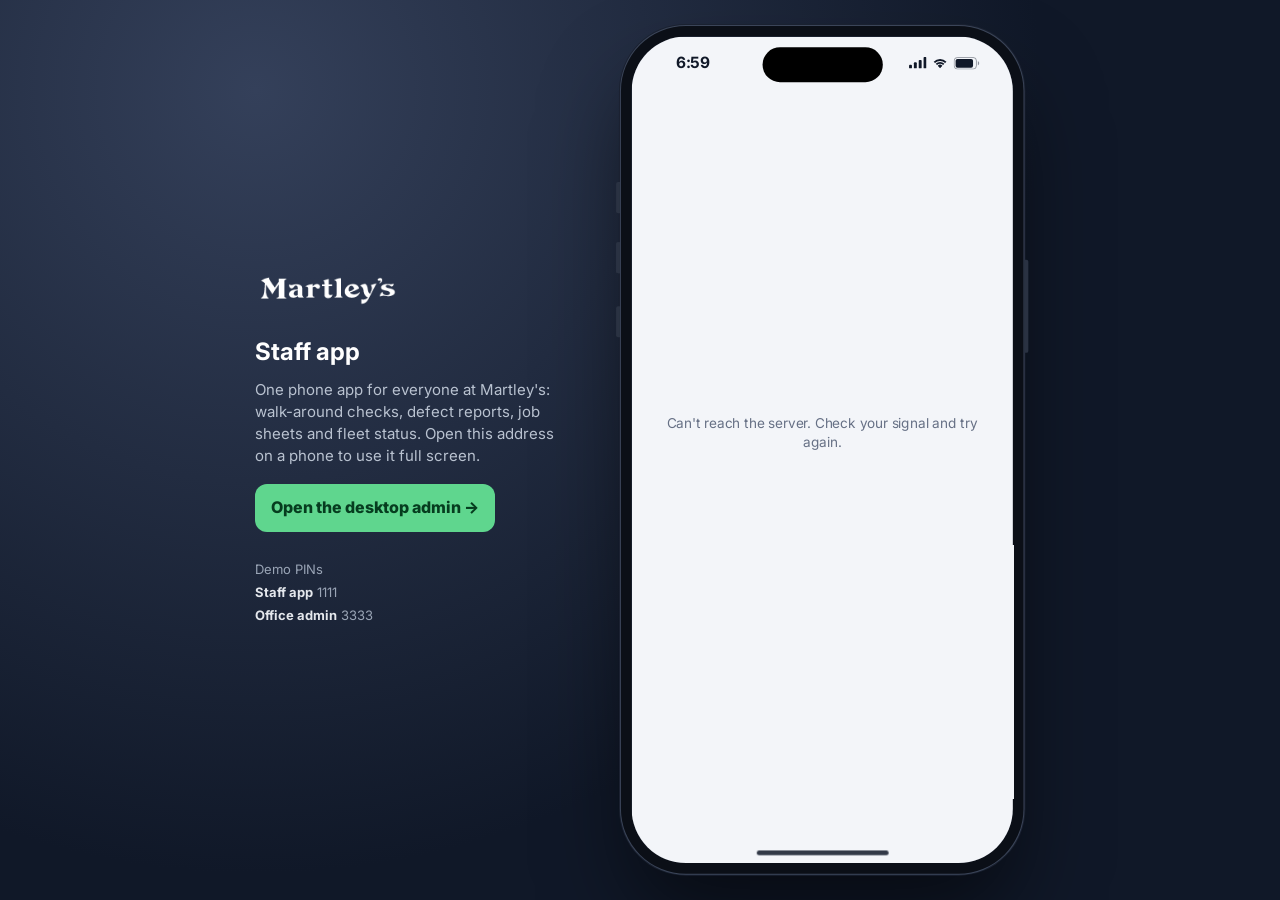
==== public/index.html @ dc27105b "Martley's staff app and workshop admin Phone staff app and desktop admin, served by a small standard" ====
<!doctype html>
<html lang="en-IE">
<head>
<meta charset="utf-8">
<meta name="viewport" content="width=device-width, initial-scale=1, viewport-fit=cover">
<meta name="theme-color" content="#1d2939">
<meta name="apple-mobile-web-app-capable" content="yes">
<meta name="apple-mobile-web-app-status-bar-style" content="black-translucent">
<title>Martley's Staff App</title>
<link rel="icon" href="icon.png">
<link rel="apple-touch-icon" href="icon.png">
<link rel="preconnect" href="https://fonts.googleapis.com">
<link rel="preconnect" href="https://fonts.gstatic.com" crossorigin>
<link href="https://fonts.googleapis.com/css2?family=Inter:wght@400;500;600;700;800&display=swap" rel="stylesheet">
<link rel="stylesheet" href="mobile.css">
</head>
<body>
<aside class="desk-note">
  <img src="logo.png" alt="Martley's">
  <h2>Staff app</h2>
  <p>One phone app for everyone at Martley's: walk-around checks, defect reports, job sheets and fleet status. Open this address on a phone to use it full screen.</p>
  <a href="/admin/">Open the desktop admin →</a>
  <div class="pins">Demo PINs<br><b>Staff app</b> 1111<br><b>Office admin</b> 3333</div>
</aside>
<div class="slot"><div class="phone">
  <div class="sbar" aria-hidden="true"><span id="sbtime">9:41</span><span class="island"></span>
    <span class="ics"><svg width="18" height="12" viewBox="0 0 18 12" fill="currentColor"><rect x="0" y="8" width="3" height="4" rx="1"/><rect x="5" y="5.5" width="3" height="6.5" rx="1"/><rect x="10" y="3" width="3" height="9" rx="1"/><rect x="15" y="0" width="3" height="12" rx="1"/></svg>
      <svg width="16" height="12" viewBox="0 0 16 12" fill="currentColor"><path d="M8 11.5 5.6 9a3.4 3.4 0 0 1 4.8 0zM3.5 6.9a6.4 6.4 0 0 1 9 0l-1.4 1.4a4.4 4.4 0 0 0-6.2 0zM1.4 4.8a9.4 9.4 0 0 1 13.2 0l-1.4 1.4a7.4 7.4 0 0 0-10.4 0z"/></svg>
      <svg width="27" height="13" viewBox="0 0 27 13" fill="none"><rect x=".5" y=".5" width="23" height="12" rx="3.5" stroke="currentColor" opacity=".4"/><rect x="2" y="2" width="18" height="9" rx="2" fill="currentColor"/><path d="M25 4.5v4c.8-.3 1.3-1.1 1.3-2s-.5-1.7-1.3-2z" fill="currentColor" opacity=".45"/></svg></span></div>
  <div id="app"></div>
  <div class="homebar" aria-hidden="true"></div>
  <div id="toast" hidden></div>
</div></div>
<script>
  // Desktop preview: scale the 393×852 phone to fit the window, and keep the status-bar clock live.
  (function () {
    function fit() { var s = Math.min(1, (window.innerHeight - 48) / 878); document.documentElement.style.setProperty("--s", Math.max(.55, s).toFixed(3)); }
    function clock() { var d = new Date(); document.getElementById("sbtime").textContent = d.getHours() + ":" + String(d.getMinutes()).padStart(2, "0"); }
    fit(); clock(); window.addEventListener("resize", fit); setInterval(clock, 20000);
  })();
</script>
<script src="store.js"></script>
<script src="shared.js"></script>
<script src="mobile.js"></script>
</body>
</html>
---- public/mobile.css ----
:root {
  --char: #1d2939; --char2: #344054; --char3: #475467; --deep: #101828; --ink: #101828; --muted: #667085; --faint: #98a2b3;
  --bg: #f3f5f9; --card: #fff; --line: #e4e7ec; --line2: #f0f2f5;
  --green: #5fd68e; --green-ink: #12804a; --green-bg: #e6f7ed;
  --red: #e5484d; --red-bg: #fff0f0; --amber: #b54708; --amber-bg: #fff6e5; --blue: #2e6ee6; --blue-bg: #eef4ff;
  --r: 16px; --shadow: 0 1px 2px rgba(16,24,40,.05), 0 4px 14px rgba(16,24,40,.05);
  --hero: linear-gradient(155deg, #1d2939 0%, #172b45 55%, #0f4a37 100%);
  --safe-b: env(safe-area-inset-bottom); --safe-t: env(safe-area-inset-top);
}
* { box-sizing: border-box; -webkit-tap-highlight-color: transparent; }
[hidden] { display: none !important; }
html { -webkit-text-size-adjust: 100%; }
body { margin: 0; background: var(--bg); color: var(--ink); font: 16px/1.45 Inter, system-ui, -apple-system, "Segoe UI", sans-serif; -webkit-font-smoothing: antialiased; }
a { color: inherit; text-decoration: none; }
button, input, select, textarea { font: inherit; color: inherit; }
h1, h2, h3, p { margin: 0; }
h1 { font-size: 26px; font-weight: 800; letter-spacing: -.02em; line-height: 1.15; }
h2 { font-size: 17px; font-weight: 700; }
h3 { font-size: 13px; font-weight: 800; text-transform: uppercase; letter-spacing: .06em; color: var(--muted); }
.muted { color: var(--muted); } .small { font-size: 14px; } .xs { font-size: 12px; }
.row { display: flex; align-items: center; gap: 10px; } .grow { flex: 1; min-width: 0; }
.ellipsis { overflow: hidden; text-overflow: ellipsis; white-space: nowrap; }
.stack > * + * { margin-top: 12px; }

/* ---------- phone frame on desktop ----------
   On a real phone .phone is just a wrapper. On a desktop browser it becomes a 393×852
   iPhone-shaped device (island, status bar, home bar, side buttons), scaled to fit the
   window by --s, which index.html sets from the window height. */
#app { min-height: 100vh; background: var(--bg); position: relative; }
.desk-note, .sbar, .homebar { display: none; }
@media (min-width: 760px) {
  :root { --safe-t: 50px; --safe-b: 22px; }
  body { background: radial-gradient(circle at 20% 10%, #34405a 0, #101828 60%); min-height: 100vh; display: flex; justify-content: center; align-items: center; gap: 64px; padding: 24px; overflow: hidden; }
  .slot { width: calc(393px * var(--s, 1) + 26px * var(--s, 1)); height: calc(852px * var(--s, 1) + 26px * var(--s, 1)); flex: none; position: relative; }
  .phone { position: absolute; top: 13px; left: 13px; width: 393px; height: 852px; border-radius: 56px; transform: scale(var(--s, 1)); transform-origin: -13px -13px;
    box-shadow: 0 0 0 11px #0b0f17, 0 0 0 12px #3b4559, 0 0 0 13px #1a2130, 0 50px 90px rgba(0,0,0,.55); }
  /* side buttons: action + volume on the left, power on the right */
  .phone::before { content: ""; position: absolute; left: -16px; top: 150px; width: 4px; height: 32px; border-radius: 2px 0 0 2px; background: #2a3242;
    box-shadow: 0 62px 0 0 #2a3242, 0 62px 0 0 #2a3242, 0 128px 0 0 #2a3242; }
  .phone::after { content: ""; position: absolute; right: -16px; top: 230px; width: 4px; height: 96px; border-radius: 0 2px 2px 0; background: #2a3242; }
  #app { width: 100%; height: 100%; min-height: 0; border-radius: 56px; overflow: hidden; transform: translateZ(0); }
  #app > .scr { height: 100%; min-height: 0; overflow-y: auto; scrollbar-width: none; }
  #app > .scr::-webkit-scrollbar { display: none; }
  .sbar { display: flex; position: absolute; top: 0; left: 0; right: 0; height: 50px; z-index: 80; align-items: center; justify-content: space-between; padding: 4px 34px 0 46px; pointer-events: none; color: #101828; font-weight: 700; font-size: 16px; letter-spacing: -.01em; transition: color .2s; }
  body[data-sb="light"] .sbar { color: #fff; }
  .sbar .island { position: absolute; left: 50%; top: 11px; width: 124px; height: 36px; margin-left: -62px; border-radius: 20px; background: #000; }
  .sbar .ics { display: flex; gap: 6px; align-items: center; }
  .homebar { display: block; position: absolute; bottom: 8px; left: 50%; width: 136px; height: 5px; margin-left: -68px; border-radius: 3px; background: #101828; z-index: 80; pointer-events: none; opacity: .85; }
  .phone #toast { top: 58px; }
  .desk-note { display: block; color: #e4e7ec; max-width: 300px; }
  .desk-note img { height: 34px; }
  .desk-note h2 { font-size: 24px; margin: 22px 0 10px; color: #fff; }
  .desk-note p { color: #b9c2d0; font-size: 15px; margin-bottom: 18px; }
  .desk-note a { display: inline-flex; align-items: center; gap: 8px; background: var(--green); color: #063d1f; font-weight: 800; padding: 12px 16px; border-radius: 12px; }
  .desk-note .pins { margin-top: 26px; font-size: 13px; color: #9aa5b6; line-height: 1.8; }
  .desk-note .pins b { color: #e4e7ec; }
}
@media (min-width: 760px) and (max-width: 1000px) { .desk-note { display: none; } }

/* ---------- screen chrome ---------- */
.scr { min-height: 100vh; display: flex; flex-direction: column; }
.scr > * { flex-shrink: 0; }
.bar { position: sticky; top: 0; z-index: 30; background: rgba(243,245,249,.92); backdrop-filter: blur(14px); -webkit-backdrop-filter: blur(14px); padding: calc(var(--safe-t) + 10px) 14px 10px; display: flex; align-items: center; gap: 10px; min-height: 58px; }
.bar.dark { background: var(--hero); color: #fff; }
.bar .ttl { font-weight: 800; font-size: 17px; flex: 1; text-align: center; overflow: hidden; text-overflow: ellipsis; white-space: nowrap; }
.bar .side { width: 42px; display: flex; justify-content: flex-end; }
.round { width: 40px; height: 40px; border-radius: 50%; border: 0; background: #fff; display: grid; place-items: center; cursor: pointer; box-shadow: var(--shadow); color: var(--ink); flex: none; }
.bar.dark .round { background: rgba(255,255,255,.12); color: #fff; box-shadow: none; }
.body { flex: 1; padding: 6px 16px calc(var(--safe-b) + 100px); }
.tabs { position: sticky; bottom: 0; z-index: 30; margin-top: auto; background: rgba(255,255,255,.96); backdrop-filter: blur(14px); -webkit-backdrop-filter: blur(14px); border-top: 1px solid var(--line); display: flex; padding: 6px 6px calc(var(--safe-b) + 8px); }
.tabs a { flex: 1; display: flex; flex-direction: column; align-items: center; gap: 3px; padding: 6px 2px; font-size: 11px; font-weight: 700; color: var(--faint); position: relative; border-radius: 12px; }
.tabs a.on { color: var(--char); }
.tabs a.on .ti { background: var(--green-bg); color: var(--green-ink); }
.tabs .ti { width: 46px; height: 30px; border-radius: 15px; display: grid; place-items: center; transition: background .15s; }
.tabs .badge { position: absolute; top: 2px; left: calc(50% + 8px); }
.badge { background: var(--red); color: #fff; font-size: 10px; font-weight: 800; min-width: 18px; height: 18px; border-radius: 9px; display: inline-grid; place-items: center; padding: 0 5px; border: 2px solid #fff; }

/* ---------- hero header ---------- */
.hero { background: var(--hero); color: #fff; padding: calc(var(--safe-t) + 18px) 18px 64px; position: relative; overflow: hidden; }
.hero::after { content: ""; position: absolute; right: -60px; top: -50px; width: 200px; height: 200px; border-radius: 50%; background: radial-gradient(circle, rgba(95,214,142,.28), transparent 70%); }
.hero .top { display: flex; align-items: center; justify-content: space-between; position: relative; z-index: 1; }
.hero .top img { height: 24px; }
.hero h1 { margin-top: 26px; font-size: 28px; position: relative; z-index: 1; }
.hero p { color: #c3cbd8; margin-top: 6px; font-size: 15px; position: relative; z-index: 1; }
.lift { margin-top: -44px; position: relative; z-index: 2; }
.av { width: 38px; height: 38px; border-radius: 50%; background: var(--green); color: var(--char); display: grid; place-items: center; font-weight: 800; font-size: 13px; flex: none; border: 0; cursor: pointer; }
.av.mech { background: #fedf89; } .av.adm { background: #c7d7fe; }
.av.lg { width: 64px; height: 64px; font-size: 22px; }

/* ---------- cards & lists ---------- */
.card { background: var(--card); border-radius: var(--r); box-shadow: var(--shadow); }
.card.pad { padding: 16px; }
.sec { margin: 22px 2px 10px; display: flex; align-items: center; gap: 8px; }
.sec a { margin-left: auto; font-size: 14px; font-weight: 700; color: var(--green-ink); text-transform: none; letter-spacing: 0; }
.list > * + * { border-top: 1px solid var(--line2); }
.li { display: flex; align-items: center; gap: 12px; padding: 13px 14px; cursor: pointer; }
.li .t { font-weight: 700; font-size: 15px; }
.li .m { font-size: 13px; color: var(--muted); }
.chev { color: var(--faint); flex: none; display: grid; }
.fleetno { font-weight: 800; background: var(--char); color: #fff; border-radius: 9px; padding: 6px 0; font-size: 13px; flex: none; width: 48px; text-align: center; letter-spacing: .02em; }
.fleetno.lg { width: 60px; padding: 10px 0; font-size: 16px; border-radius: 12px; }
.reg { font-weight: 800; font-size: 12px; background: #fff; border: 1.5px solid #cfd4dc; border-radius: 5px; padding: 1px 6px; letter-spacing: .04em; white-space: nowrap; }
.empty { padding: 28px 16px; text-align: center; color: var(--muted); font-size: 14px; }
.pill { display: inline-flex; align-items: center; gap: 5px; font-size: 12px; font-weight: 800; padding: 4px 10px; border-radius: 99px; background: var(--line2); color: var(--char2); white-space: nowrap; }
.pill.red { background: var(--red-bg); color: var(--red); } .pill.amber { background: var(--amber-bg); color: var(--amber); }
.pill.green { background: var(--green-bg); color: var(--green-ink); } .pill.blue { background: var(--blue-bg); color: var(--blue); } .pill.dark { background: var(--char); color: #fff; }
.notice { border-radius: 14px; padding: 13px 14px; font-size: 14px; display: flex; gap: 10px; align-items: flex-start; }
.notice svg { flex: none; margin-top: 1px; }
.notice.red { background: var(--red-bg); color: #b42318; } .notice.amber { background: var(--amber-bg); color: #7a2e0e; } .notice.green { background: var(--green-bg); color: #0b5a32; } .notice.blue { background: var(--blue-bg); color: #1e3a8a; }

/* ---------- buttons & fields ---------- */
.btn { display: inline-flex; align-items: center; justify-content: center; gap: 8px; border: 0; background: #fff; border-radius: 14px; padding: 13px 16px; font-weight: 800; font-size: 15px; cursor: pointer; box-shadow: var(--shadow); white-space: nowrap; }
.btn.pri { background: linear-gradient(180deg, #2a3a50, #1d2939); color: #fff; }
.btn.go { background: linear-gradient(180deg, #6fe09c, #4ccb7e); color: #063d1f; box-shadow: 0 6px 18px rgba(18,128,74,.22); }
.btn.danger { background: var(--red); color: #fff; }
.btn.soft { background: var(--line2); box-shadow: none; }
.btn.block { width: 100%; }
.btn.lg { padding: 17px 18px; font-size: 16px; border-radius: 16px; }
.btn.sm { padding: 8px 12px; font-size: 13px; border-radius: 10px; }
.btn:disabled { opacity: .4; cursor: not-allowed; box-shadow: none; }
label.f { display: block; font-size: 13px; font-weight: 800; color: var(--char2); margin-bottom: 7px; }
.in { width: 100%; border: 1.5px solid transparent; background: var(--line2); border-radius: 12px; padding: 13px 14px; font-size: 16px; }
.card .in { background: #f5f7fa; }
textarea.in { min-height: 92px; resize: vertical; }
.in:focus { outline: 0; border-color: var(--green-ink); background: #fff; }
.in::placeholder { color: var(--faint); }
.search { display: flex; align-items: center; gap: 8px; background: #fff; border-radius: 14px; padding: 0 14px; box-shadow: var(--shadow); color: var(--faint); }
.search input { border: 0; outline: 0; background: none; padding: 14px 0; flex: 1; font-size: 16px; color: var(--ink); }
.chips { display: flex; gap: 8px; overflow-x: auto; scrollbar-width: none; padding: 2px; margin: 0 -2px; }
.chips::-webkit-scrollbar { display: none; }
.chip { border: 0; background: #fff; border-radius: 99px; padding: 8px 14px; font-weight: 700; font-size: 13px; cursor: pointer; white-space: nowrap; color: var(--char2); box-shadow: var(--shadow); }
.chip.on { background: var(--char); color: #fff; }
.chip .c { opacity: .6; margin-left: 5px; }
.radio { display: flex; align-items: center; gap: 12px; padding: 14px; border-radius: 14px; background: #f5f7fa; cursor: pointer; border: 1.5px solid transparent; font-weight: 700; }
.radio + .radio { margin-top: 8px; }
.radio .o { width: 22px; height: 22px; border-radius: 50%; border: 2px solid #c8ced8; flex: none; display: grid; place-items: center; }
.radio.on { border-color: var(--green-ink); background: var(--green-bg); }
.radio.on .o { border-color: var(--green-ink); background: var(--green-ink); box-shadow: inset 0 0 0 4px var(--green-bg); }
.radio .d { font-weight: 500; font-size: 13px; color: var(--muted); }
.toggle { display: flex; align-items: center; gap: 12px; cursor: pointer; }
.toggle .sw { width: 50px; height: 30px; border-radius: 15px; background: #d0d5dd; position: relative; flex: none; transition: background .2s; }
.toggle .sw::after { content: ""; position: absolute; top: 3px; left: 3px; width: 24px; height: 24px; border-radius: 50%; background: #fff; box-shadow: 0 1px 3px rgba(0,0,0,.25); transition: transform .2s; }
.toggle.on .sw { background: var(--green-ink); }
.toggle.on .sw::after { transform: translateX(20px); }

/* ---------- login ---------- */
.login { min-height: 100%; background: var(--hero); color: #fff; display: flex; flex-direction: column; }
.login .hero { padding-bottom: 36px; }
.login .sheet { background: var(--bg); color: var(--ink); flex: 1; border-radius: 26px 26px 0 0; padding: 22px 16px calc(var(--safe-b) + 28px); margin-top: -14px; position: relative; z-index: 2; }
.people { display: grid; grid-template-columns: 1fr 1fr; gap: 10px; }
.person { display: flex; align-items: center; gap: 10px; background: #fff; border: 0; border-radius: 14px; padding: 11px; cursor: pointer; text-align: left; font-weight: 700; font-size: 14px; box-shadow: var(--shadow); }
.pinpad { display: grid; grid-template-columns: repeat(3, 1fr); gap: 12px; max-width: 290px; margin: 22px auto 0; }
.pinpad button { height: 64px; border-radius: 50%; border: 0; background: #fff; font-size: 26px; font-weight: 700; cursor: pointer; box-shadow: var(--shadow); width: 64px; justify-self: center; }
.pinpad button:active { background: var(--line); }
.pinpad .del { background: none; box-shadow: none; font-size: 20px; }
.pindots { display: flex; gap: 16px; justify-content: center; margin-top: 18px; }
.pindots i { width: 14px; height: 14px; border-radius: 50%; border: 2px solid var(--char3); }
.pindots i.f { background: var(--char); border-color: var(--char); }
.shake { animation: shake .35s; }
@keyframes shake { 20%, 60% { transform: translateX(-8px); } 40%, 80% { transform: translateX(8px); } }

/* ---------- home tiles ---------- */
.start { display: block; background: #fff; border-radius: 20px; padding: 18px; box-shadow: 0 10px 30px rgba(16,24,40,.12); }
.start .ic { width: 52px; height: 52px; border-radius: 16px; background: linear-gradient(140deg, #7fe3a6, #34c776); color: #063d1f; display: grid; place-items: center; }
.start h2 { font-size: 20px; margin-top: 14px; }
.start p { color: var(--muted); font-size: 14px; margin: 4px 0 16px; }

.hchips { display: flex; gap: 8px; margin-top: 14px; position: relative; z-index: 1; flex-wrap: wrap; }
.hchips a { display: inline-flex; align-items: center; gap: 7px; background: rgba(255,255,255,.1); border: 1px solid rgba(255,255,255,.14); color: #e4e9f1; font-size: 12px; font-weight: 700; padding: 6px 11px; border-radius: 99px; }
.dot { width: 8px; height: 8px; border-radius: 50%; display: inline-block; background: var(--faint); flex: none; }
.dot.red { background: #ff6b6b; } .dot.green { background: #5fd68e; } .dot.blue { background: #7aa7ff; }
.qgrid { display: grid; grid-template-columns: 1fr 1fr; gap: 10px; }
.qa { position: relative; background: #fff; border-radius: 18px; padding: 14px; box-shadow: var(--shadow); display: flex; flex-direction: column; gap: 2px; min-height: 118px; transition: transform .1s; }
.qa:active { transform: scale(.97); }
.qa .qi { width: 44px; height: 44px; border-radius: 14px; display: grid; place-items: center; color: #fff; margin-bottom: auto; box-shadow: 0 6px 14px rgba(16,24,40,.12); }
.qa b { font-size: 15px; margin-top: 12px; }
.qa > span:last-child { font-size: 12px; color: var(--muted); font-weight: 600; }
.qa .qb { position: absolute; top: 12px; right: 12px; background: var(--red); color: #fff; font-size: 11px; font-weight: 800; min-width: 22px; height: 22px; border-radius: 11px; display: grid; place-items: center; padding: 0 6px; }
.qa.green .qi { background: linear-gradient(140deg, #5fd68e, #12804a); }
.qa.red .qi { background: linear-gradient(140deg, #ff8a80, #d92d20); }
.qa.blue .qi { background: linear-gradient(140deg, #7aa7ff, #2e6ee6); }
.qa.amber .qi { background: linear-gradient(140deg, #fdb022, #dc6803); }
.qa.slate .qi { background: linear-gradient(140deg, #667085, #1d2939); }
.qa.teal .qi { background: linear-gradient(140deg, #5ed3d1, #0e7c86); }
.start.oncl { background: linear-gradient(160deg, #ffffff, #effaf3); border: 1.5px solid #bdebcf; }
.bigtime { font-size: 40px; font-weight: 800; letter-spacing: -.02em; font-variant-numeric: tabular-nums; margin: 4px 0 14px; color: var(--green-ink); }
.ministats { display: grid; grid-template-columns: repeat(3, 1fr); gap: 8px; margin: 12px 0 16px; }
.ministats div { background: #f5f7fa; border-radius: 12px; padding: 10px; }
.ministats b { display: block; font-size: 22px; font-weight: 800; }
.ministats span { font-size: 11px; color: var(--muted); font-weight: 700; }
.tiles2 { display: grid; grid-template-columns: 1fr 1fr; gap: 10px; margin-top: 12px; }
.tiles2 .l { font-size: 12px; color: var(--muted); font-weight: 700; }
.tiles2 .n { font-size: 26px; font-weight: 800; margin-top: 4px; }

/* ---------- walk-around check ---------- */
.prog { display: flex; align-items: center; gap: 10px; margin: 4px 2px 14px; }
.prog .track { flex: 1; height: 8px; background: var(--line); border-radius: 4px; overflow: hidden; }
.prog .track i { display: block; height: 100%; background: var(--green-ink); border-radius: 4px; transition: width .25s; }
.prog b { font-size: 13px; min-width: 44px; text-align: right; }
.vcard { display: flex; align-items: center; gap: 12px; }
.secthead { display: flex; align-items: center; gap: 10px; margin: 6px 2px 12px; }
.secthead .n { font-size: 12px; font-weight: 800; color: var(--muted); }
.allok { border: 0; background: var(--green-bg); color: var(--green-ink); font-weight: 800; font-size: 13px; border-radius: 99px; padding: 8px 12px; display: inline-flex; gap: 6px; align-items: center; cursor: pointer; margin-left: auto; flex: none; }
.item { padding: 14px; }
.item + .item { border-top: 1px solid var(--line2); }
.item .q { display: flex; gap: 12px; align-items: center; }
.item .lbl { font-size: 15px; font-weight: 600; line-height: 1.35; }
.item.done .lbl { color: var(--muted); }
.item .tag { font-size: 11px; font-weight: 800; color: var(--faint); text-transform: uppercase; letter-spacing: .04em; }
.tri { display: flex; gap: 6px; flex: none; }
.tri button { width: 44px; height: 44px; border-radius: 12px; border: 0; background: var(--line2); cursor: pointer; display: grid; place-items: center; color: var(--faint); font-weight: 800; font-size: 11px; transition: transform .1s; }
.tri button:active { transform: scale(.92); }
.tri .ok.on { background: var(--green-ink); color: #fff; }
.tri .def.on { background: var(--red); color: #fff; }
.tri .na.on { background: var(--char3); color: #fff; }
.defbox { margin-top: 12px; background: var(--red-bg); border-radius: 14px; padding: 12px; }
.defbox textarea { background: #fff !important; min-height: 70px; }
.sev { display: grid; grid-template-columns: 1fr 1fr; gap: 8px; margin-top: 10px; }
.sev button { border: 2px solid transparent; background: #fff; border-radius: 12px; padding: 10px; text-align: left; cursor: pointer; font-size: 12px; color: var(--muted); }
.sev button b { display: block; font-size: 14px; color: var(--ink); }
.sev .minor.on { border-color: var(--amber); background: var(--amber-bg); }
.sev .major.on { border-color: var(--red); background: var(--red); color: #fde; }
.sev .major.on b { color: #fff; }
.photos { display: grid; grid-template-columns: repeat(auto-fill, minmax(72px, 1fr)); gap: 8px; margin-top: 10px; }
.photos .ph-i { position: relative; aspect-ratio: 1; }
.photos img { width: 100%; height: 100%; object-fit: cover; border-radius: 10px; cursor: zoom-in; display: block; }
.photos .rm { position: absolute; top: -6px; right: -6px; width: 22px; height: 22px; border-radius: 50%; background: var(--ink); color: #fff; border: 2px solid #fff; display: grid; place-items: center; cursor: pointer; padding: 0; }
.addph { aspect-ratio: 1; border: 2px dashed #d0d5dd; border-radius: 10px; display: grid; place-items: center; color: var(--faint); cursor: pointer; background: #fff; }
.addph input, .pickbtn input { display: none; }
.pickrow { display: grid; grid-template-columns: 1fr 1fr; gap: 8px; }
.pickbtn { display: flex; align-items: center; justify-content: center; gap: 8px; background: var(--line2); border-radius: 12px; padding: 12px; font-weight: 800; font-size: 14px; cursor: pointer; }
.dock { position: sticky; bottom: 0; z-index: 25; padding: 14px 16px calc(var(--safe-b) + 14px); background: linear-gradient(rgba(243,245,249,0), var(--bg) 28%); display: flex; gap: 10px; margin-top: auto; }
.result { border-radius: 22px; padding: 26px 20px; color: #fff; text-align: center; }
.result.ok { background: linear-gradient(160deg, #1db467, #12804a); }
.result.warn { background: linear-gradient(160deg, #f79009, #b54708); }
.result.bad { background: linear-gradient(160deg, #f0585d, #d92d20); }
.result .ic { width: 72px; height: 72px; border-radius: 50%; background: rgba(255,255,255,.2); display: grid; place-items: center; margin: 0 auto 14px; }
.result .big { font-size: 22px; font-weight: 800; }
.result p { opacity: .9; margin-top: 6px; font-size: 15px; }
.sigwrap { position: relative; border-radius: 14px; background: #f5f7fa; touch-action: none; border: 1.5px dashed #cfd4dc; }
.sigwrap canvas { display: block; width: 100%; height: 170px; border-radius: 14px; }
.sigwrap .ph { position: absolute; inset: 0; display: grid; place-items: center; color: var(--faint); pointer-events: none; font-size: 15px; }
.sigwrap .clr { position: absolute; right: 8px; top: 8px; }
.sigimg { width: 220px; height: 74px; object-fit: contain; }
.kv { display: grid; grid-template-columns: 1fr 1fr; gap: 12px 14px; }
.kv span { display: block; font-size: 12px; color: var(--muted); font-weight: 700; }
.kv b { font-size: 15px; }
.tick { display: flex; gap: 10px; align-items: flex-start; padding: 7px 0; font-size: 14px; }
.tick svg { flex: none; margin-top: 1px; }

/* ---------- job sheets ---------- */
.jc { background: #fff; border-radius: 18px; box-shadow: var(--shadow); padding: 16px; display: block; }
.jc + .jc { margin-top: 12px; }
.jc .no { font-size: 19px; font-weight: 800; letter-spacing: -.01em; }
.jc .type { background: var(--char); color: #fff; font-size: 11px; font-weight: 800; padding: 4px 9px; border-radius: 7px; text-transform: uppercase; letter-spacing: .05em; }
.jc .ttl { font-weight: 700; margin-top: 10px; }
.jc .meta { display: grid; grid-template-columns: 1fr 1fr; gap: 10px; margin-top: 12px; padding-top: 12px; border-top: 1px solid var(--line2); }
.jc .meta span { display: block; font-size: 11px; font-weight: 800; color: var(--muted); text-transform: uppercase; letter-spacing: .05em; }
.jc .meta b { font-size: 14px; }
.totals { background: #f5f7fa; border-radius: 12px; padding: 10px 12px; margin-top: 12px; font-size: 14px; }
.totals > div { display: flex; justify-content: space-between; padding: 3px 0; }
.totals .g { border-top: 1px solid var(--line); margin-top: 4px; padding-top: 7px; font-weight: 800; font-size: 16px; }
.totals .v { font-weight: 700; font-variant-numeric: tabular-nums; }
.worknote { background: #fffaeb; border-left: 4px solid #fdb022; border-radius: 10px; padding: 10px 12px; margin-top: 10px; font-size: 14px; }
.worknote span { display: block; font-size: 11px; font-weight: 800; color: #b54708; text-transform: uppercase; letter-spacing: .05em; }
.jc .foot { display: flex; align-items: center; gap: 12px; margin-top: 12px; font-size: 13px; color: var(--muted); }
.seg4 { display: grid; grid-template-columns: repeat(4, 1fr); background: #e7eaf0; border-radius: 16px; padding: 4px; gap: 2px; margin-bottom: 14px; position: sticky; top: calc(var(--safe-t) + 62px); z-index: 20; }
.seg4 button { border: 0; background: none; border-radius: 12px; padding: 8px 2px; display: flex; flex-direction: column; align-items: center; gap: 3px; font-size: 12px; font-weight: 700; color: var(--muted); cursor: pointer; }
.seg4 button.on { background: #fff; color: var(--ink); box-shadow: var(--shadow); }
.seg4 .done svg { color: var(--green-ink); }
.timer { font-variant-numeric: tabular-nums; font-weight: 800; }
.clockcard { background: var(--hero); color: #fff; border-radius: 18px; padding: 18px; text-align: center; }
.clockcard .big { font-size: 40px; font-weight: 800; letter-spacing: -.02em; font-variant-numeric: tabular-nums; margin: 4px 0 14px; }
.clockcard .l { color: #b9c2d0; font-size: 13px; font-weight: 600; }
.timein { display: grid; grid-template-columns: 1fr 1fr auto; gap: 8px; align-items: end; }
.partrow { display: flex; gap: 12px; align-items: center; padding: 12px 14px; }
.partrow + .partrow { border-top: 1px solid var(--line2); }
.partrow .q { width: 34px; height: 34px; border-radius: 10px; background: var(--line2); display: grid; place-items: center; font-weight: 800; font-size: 13px; flex: none; }

/* ---------- sheets / overlays ---------- */
.overlay { position: fixed; inset: 0; background: rgba(16,24,40,.45); z-index: 60; display: flex; align-items: flex-end; justify-content: center; animation: fade .15s; }
@media (min-width: 760px) { .overlay { position: absolute; } }
.sheet2 { background: var(--bg); width: 100%; max-width: 520px; border-radius: 24px 24px 0 0; padding: 10px 16px calc(var(--safe-b) + 18px); max-height: 92%; overflow-y: auto; animation: up .2s ease-out; }
.sheet2 .grab { width: 40px; height: 5px; border-radius: 3px; background: #cfd4dc; margin: 0 auto 14px; }
@keyframes up { from { transform: translateY(40px); opacity: 0; } }
@keyframes fade { from { opacity: 0; } }
#toast { position: fixed; left: 50%; top: calc(var(--safe-t) + 14px); transform: translateX(-50%); background: var(--ink); color: #fff; padding: 12px 16px; border-radius: 14px; font-weight: 700; font-size: 14px; z-index: 90; box-shadow: 0 8px 24px rgba(0,0,0,.25); max-width: calc(100% - 32px); text-align: center; }
.lightbox { position: fixed; inset: 0; background: rgba(0,0,0,.88); z-index: 95; display: grid; place-items: center; padding: 20px; cursor: zoom-out; }
.lightbox img { max-width: 100%; max-height: 100%; border-radius: 10px; }
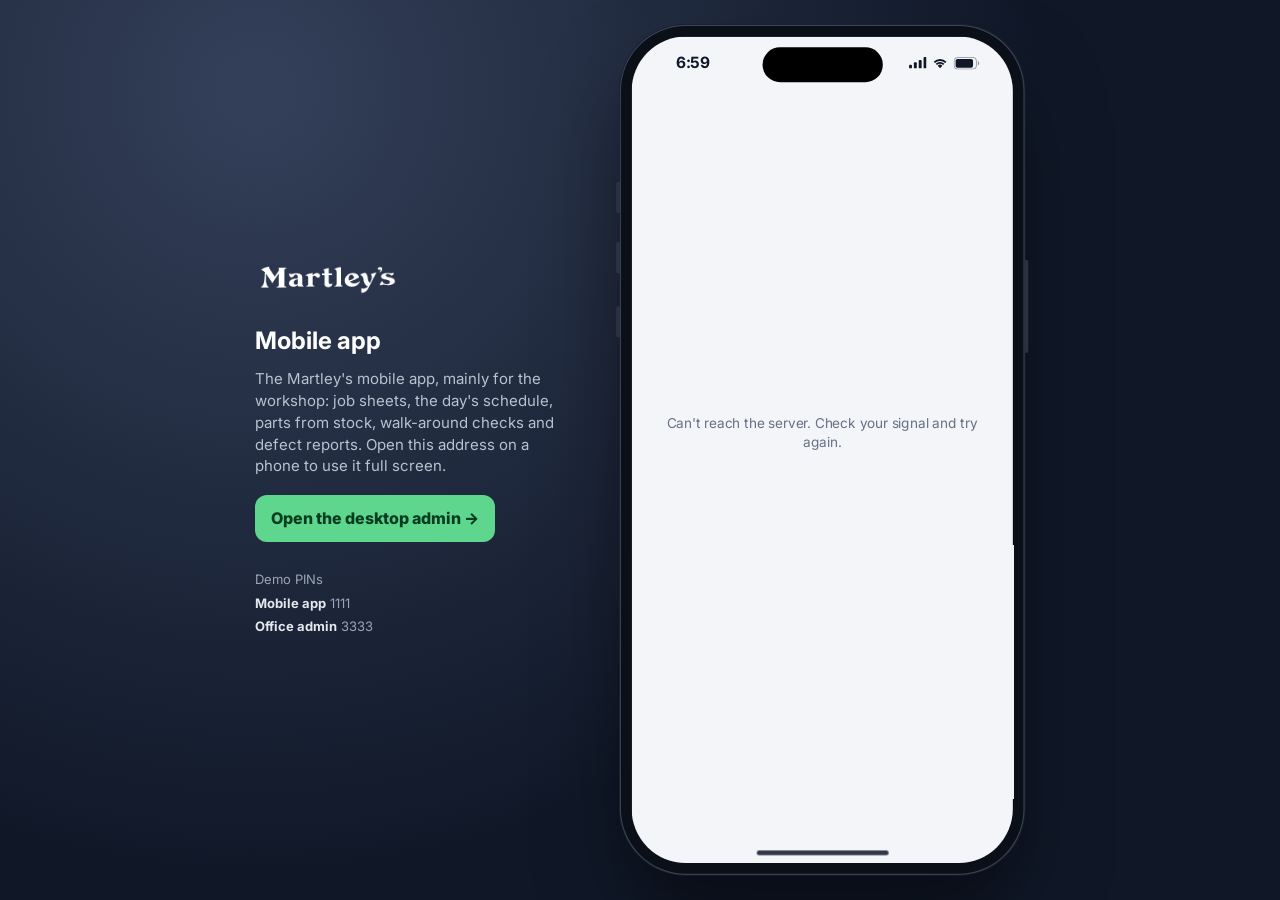
==== commit a536137a: "Call it the mobile app, aimed at the workshop Admin sidebar link now reads 'Open mobile app'; admin " ====
--- a/public/index.html
+++ b/public/index.html
@@ -6,7 +6,7 @@
 <meta name="theme-color" content="#1d2939">
 <meta name="apple-mobile-web-app-capable" content="yes">
 <meta name="apple-mobile-web-app-status-bar-style" content="black-translucent">
-<title>Martley's Staff App</title>
+<title>Martley's Mobile App</title>
 <link rel="icon" href="icon.png">
 <link rel="apple-touch-icon" href="icon.png">
 <link rel="preconnect" href="https://fonts.googleapis.com">
@@ -17,10 +17,10 @@
 <body>
 <aside class="desk-note">
   <img src="logo.png" alt="Martley's">
-  <h2>Staff app</h2>
-  <p>One phone app for everyone at Martley's: walk-around checks, defect reports, job sheets and fleet status. Open this address on a phone to use it full screen.</p>
+  <h2>Mobile app</h2>
+  <p>The Martley's mobile app, mainly for the workshop: job sheets, the day's schedule, parts from stock, walk-around checks and defect reports. Open this address on a phone to use it full screen.</p>
   <a href="/admin/">Open the desktop admin →</a>
-  <div class="pins">Demo PINs<br><b>Staff app</b> 1111<br><b>Office admin</b> 3333</div>
+  <div class="pins">Demo PINs<br><b>Mobile app</b> 1111<br><b>Office admin</b> 3333</div>
 </aside>
 <div class="slot"><div class="phone">
   <div class="sbar" aria-hidden="true"><span id="sbtime">9:41</span><span class="island"></span>
--- a/public/mobile.css
+++ b/public/mobile.css
@@ -287,3 +287,166 @@
 #toast { position: fixed; left: 50%; top: calc(var(--safe-t) + 14px); transform: translateX(-50%); background: var(--ink); color: #fff; padding: 12px 16px; border-radius: 14px; font-weight: 700; font-size: 14px; z-index: 90; box-shadow: 0 8px 24px rgba(0,0,0,.25); max-width: calc(100% - 32px); text-align: center; }
 .lightbox { position: fixed; inset: 0; background: rgba(0,0,0,.88); z-index: 95; display: grid; place-items: center; padding: 20px; cursor: zoom-out; }
 .lightbox img { max-width: 100%; max-height: 100%; border-radius: 10px; }
+
+/* =========================================================================
+   Standard wireframe layout (Martley's navy in place of the template red):
+   brand header + Quick Access cards, white sub-page bar with round brand back
+   button, Checklist / Home / Profile tabs, one-page checklist table.
+   ========================================================================= */
+:root { --brand: #1d2939; --brand2: #2c3d57; --brand-bg: #eef1f6; --navy: #111c2b; --go: #16a34a; }
+body[data-sb="light"] .sbar { color: #fff; }
+
+/* sub-page bar: brand status-bar strip, white bar, round brand back button, hairline */
+.bar { background: #fff; backdrop-filter: none; -webkit-backdrop-filter: none; border-bottom: 1px solid var(--line); box-shadow: inset 0 var(--safe-t) 0 var(--brand); padding: calc(var(--safe-t) + 12px) 14px 12px; }
+.bar .ttl { font-size: 17px; }
+.bar .round { background: var(--brand); color: #fff; box-shadow: none; width: 38px; height: 38px; }
+.bar .hist { width: 38px; height: 38px; border-radius: 50%; display: grid; place-items: center; color: var(--brand); background: var(--brand-bg); }
+.body { padding-top: 16px; }
+
+/* bottom tabs: Checklist / Home / Profile */
+.tabs { background: #fff; border-top: 1px solid var(--line); padding: 8px 6px calc(var(--safe-b) + 10px); }
+.tabs a { font-size: 12px; color: var(--faint); gap: 2px; }
+.tabs .ti { width: auto; height: 28px; }
+.tabs a.on { color: var(--brand); }
+.tabs a.on .ti { background: none; color: var(--brand); }
+
+/* login */
+.login2 { min-height: 100%; flex: 1; background: var(--navy); color: #fff; padding: calc(var(--safe-t) + 70px) 26px calc(var(--safe-b) + 30px); display: flex; flex-direction: column; }
+.logoc { width: 210px; height: 210px; border-radius: 50%; background: #fff; margin: 0 auto 60px; display: grid; place-items: center; box-shadow: 0 10px 40px rgba(0,0,0,.35); }
+.logoc img { width: 150px; filter: invert(1) hue-rotate(180deg); }
+.lpanel { background: #2b3647; border: 1px solid #3a4658; border-radius: 12px; padding: 22px; display: flex; flex-direction: column; gap: 16px; }
+.lin { width: 100%; border: 0; border-radius: 10px; background: #5f6878; color: #fff; padding: 14px 16px; font-size: 15px; -webkit-appearance: none; appearance: none; }
+.lin::placeholder { color: #d6dbe3; }
+.lin:focus { outline: 2px solid var(--green); }
+select.lin { color: #e8ecf2; background-image: linear-gradient(45deg, transparent 50%, #d6dbe3 50%), linear-gradient(135deg, #d6dbe3 50%, transparent 50%); background-position: calc(100% - 20px) 50%, calc(100% - 15px) 50%; background-size: 5px 5px; background-repeat: no-repeat; }
+select.lin option { color: var(--ink); background: #fff; }
+.lbtn { margin-top: 26px; border: 0; border-radius: 10px; background: var(--green); color: #063d1f; font-size: 17px; font-weight: 700; padding: 15px; cursor: pointer; }
+.lbtn:active { transform: scale(.98); }
+.lerr { color: #ff8a8f; text-align: center; font-size: 14px; font-weight: 600; min-height: 22px; margin-top: 10px; }
+.lhint { color: #8b97aa; font-size: 12px; text-align: center; margin-top: auto; padding-top: 20px; }
+.lhint a { color: #c7d0dd; text-decoration: underline; }
+
+/* home header */
+.hhead { background: var(--brand); color: #fff; padding: calc(var(--safe-t) + 18px) 16px 18px; }
+.hav { width: 48px; height: 48px; border-radius: 50%; background: #fff; color: var(--brand); display: grid; place-items: center; font-weight: 800; font-size: 16px; flex: none; }
+.hhead h1 { font-size: 20px; font-weight: 800; letter-spacing: -.01em; }
+.htime { font-size: 13px; color: #cfd6e2; display: flex; align-items: center; gap: 6px; margin-top: 2px; font-weight: 600; }
+.hic { width: 40px; height: 40px; border-radius: 50%; border: 0; background: rgba(255,255,255,.14); color: #fff; display: grid; place-items: center; position: relative; flex: none; cursor: pointer; }
+.hdot { position: absolute; top: -3px; right: -3px; background: var(--red); color: #fff; font-size: 10px; font-weight: 800; min-width: 18px; height: 18px; border-radius: 9px; display: grid; place-items: center; border: 2px solid var(--brand); }
+.hbtns { display: grid; grid-template-columns: 1fr 1fr; gap: 10px; margin-top: 16px; }
+.hbtns button { border: 0; border-radius: 10px; padding: 14px; font-weight: 700; font-size: 16px; display: flex; align-items: center; justify-content: center; gap: 8px; cursor: pointer; color: #fff; }
+.hin { background: var(--go); } .hout { background: #0b1220; } .hsw { background: rgba(255,255,255,.16); }
+.home2 { padding-top: 18px; }
+.qah { font-size: 17px; font-weight: 800; margin: 0 2px 12px; }
+.qa2 { display: flex; align-items: center; gap: 14px; background: var(--brand); color: #fff; border-radius: 12px; padding: 14px; min-height: 74px; position: relative; }
+.qa2 + .qa2 { margin-top: 10px; }
+.qa2:active { transform: scale(.985); }
+.qa2 .qi { width: 46px; height: 46px; border-radius: 10px; background: rgba(255,255,255,.14); display: grid; place-items: center; flex: none; }
+.qa2 b { display: block; font-size: 17px; font-weight: 700; }
+.qa2 .grow > span { display: block; font-size: 13px; color: #cfd6e2; margin-top: 1px; overflow: hidden; text-overflow: ellipsis; white-space: nowrap; }
+.qa2 .qc { color: #cfd6e2; display: grid; }
+.qa2 .badge { border-color: var(--brand); }
+.qa2.locked { background: #9aa0a8; }
+.qa2.locked .qi { background: rgba(255,255,255,.18); }
+.qa2.locked .grow > span { color: #eef0f3; }
+.lockpill { background: #1b1f26; color: #fff; font-size: 13px; font-weight: 700; padding: 9px 12px; border-radius: 99px; display: inline-flex; align-items: center; gap: 6px; white-space: nowrap; flex: none; }
+.appver { text-align: center; color: var(--muted); font-size: 13px; font-weight: 600; margin-top: 14px; }
+.oncl2 { background: #fff; border-radius: 12px; padding: 14px; border: 1.5px solid #a6e9c1; margin-bottom: 18px; }
+.oncl2 .bigt { font-weight: 800; font-variant-numeric: tabular-nums; color: var(--green-ink); }
+.btn.brand { background: var(--brand); color: #fff; }
+.btn.dark { background: #0b1220; color: #fff; }
+
+/* lists: search, pills, submission cards */
+.search { border-radius: 12px; border: 1px solid var(--line); box-shadow: none; }
+.pills { display: flex; gap: 8px; overflow-x: auto; scrollbar-width: none; }
+.pills::-webkit-scrollbar { display: none; }
+.pl { border: 1.5px solid var(--line); background: #fff; border-radius: 99px; padding: 7px 14px; font-weight: 700; font-size: 14px; white-space: nowrap; display: inline-flex; align-items: center; gap: 5px; cursor: pointer; color: var(--ink); }
+.pl span { opacity: .55; font-weight: 600; }
+.pl.on { background: var(--brand); border-color: var(--brand); color: #fff; }
+.wkhead { display: flex; justify-content: space-between; gap: 8px; margin: 16px 2px 10px; font-size: 12px; font-weight: 700; color: var(--muted); letter-spacing: .02em; }
+.subcard { background: #fff; border-radius: 14px; padding: 16px; box-shadow: var(--shadow); }
+.subcard + .subcard { margin-top: 12px; }
+.sreg { font-size: 21px; font-weight: 800; letter-spacing: -.01em; }
+.swhen { font-size: 14px; color: var(--char3); margin-top: 2px; }
+.subcard .muted + b { font-size: 15px; }
+.pdfb { background: var(--brand); color: #fff; font-weight: 700; font-size: 14px; padding: 10px 14px; border-radius: 10px; display: inline-flex; align-items: center; gap: 8px; flex: none; }
+.pdfi { background: #fff; color: var(--brand); font-size: 8px; font-weight: 900; border-radius: 3px; padding: 3px 3px; line-height: 1; }
+.newbar { display: block; width: 100%; background: var(--brand); color: #fff; text-align: center; font-weight: 700; font-size: 17px; padding: 16px; border-radius: 0; }
+.dock:has(.newbar) { padding: 0; background: none; }
+
+/* job cards */
+.jc2 { background: #fff; border-radius: 14px; padding: 15px; box-shadow: var(--shadow); }
+.jc2 + .jc2 { margin-top: 12px; }
+.jno { font-size: 19px; font-weight: 800; }
+.jtag { font-size: 11px; font-weight: 700; padding: 3px 8px; border-radius: 6px; background: var(--brand-bg); color: var(--brand); display: inline-flex; align-items: center; gap: 4px; }
+.jtag.ext { background: var(--blue-bg); color: #1e40af; }
+.jst { font-size: 12px; font-weight: 700; padding: 4px 10px; border-radius: 99px; background: var(--line2); color: var(--char3); }
+.jst.prog { background: var(--blue-bg); color: var(--blue); } .jst.wait { background: var(--amber-bg); color: var(--amber); } .jst.done { background: var(--green-bg); color: var(--green-ink); }
+.jsub { font-size: 13px; color: var(--muted); margin-top: 4px; }
+.jttl { font-weight: 700; margin-top: 8px; }
+.av.sm { width: 30px; height: 30px; font-size: 11px; }
+.seg4 { background: var(--brand); border-radius: 0; margin: -16px -16px 16px; padding: 10px 16px; top: calc(var(--safe-t) + 63px); }
+.seg4 button { color: #cfd6e2; border-radius: 10px; }
+.seg4 button.on { background: #fff; color: var(--ink); }
+.seg4 .done svg { color: var(--green); }
+.seg4 button.on.done svg { color: var(--green-ink); }
+
+/* one-page checklist */
+.infobox { background: #f2f4f7; border-radius: 10px; padding: 14px 16px; display: grid; grid-template-columns: 1.2fr 1fr; gap: 6px 12px; font-size: 14px; }
+.infobox b { font-weight: 700; }
+.fl { display: block; font-weight: 700; font-size: 15px; margin: 16px 2px 8px; }
+.in { background: #fff; border: 1.5px solid var(--line); border-radius: 10px; }
+.in.dk { border: 1.5px solid var(--ink); background: #f5f6f8; font-weight: 600; }
+.ctable { margin-top: 18px; border-radius: 6px; overflow: hidden; border: 1px solid var(--line); background: #fff; }
+.chd { display: grid; grid-template-columns: 1fr 64px 92px; background: var(--brand); color: #fff; font-size: 13px; font-weight: 700; }
+.chd span { padding: 8px; text-align: center; }
+.csec { background: #dfe2e7; font-size: 13px; font-weight: 600; padding: 9px 10px; }
+.crow { display: grid; grid-template-columns: 1fr 64px 92px; border-top: 1px solid var(--line); min-height: 52px; }
+.crow > * { border: 0; background: none; padding: 8px 10px; font-size: 13px; }
+.ci { line-height: 1.35; display: flex; flex-direction: column; justify-content: center; }
+.ci em { font-style: normal; font-size: 10px; font-weight: 800; color: var(--faint); text-transform: uppercase; }
+.cc, .cr { border-left: 1px solid var(--line) !important; cursor: pointer; display: grid; place-items: center; }
+.cr { color: var(--faint); font-size: 12px; text-align: center; }
+.rn { color: var(--ink); font-size: 12px; display: -webkit-box; -webkit-line-clamp: 2; -webkit-box-orient: vertical; overflow: hidden; }
+.rn.need { color: var(--red); font-weight: 700; }
+.mk { width: 26px; height: 26px; border-radius: 6px; border: 1.5px solid #cfd4dc; display: grid; place-items: center; font-size: 10px; font-weight: 800; }
+.mk.ok { background: var(--go); border-color: var(--go); color: #fff; }
+.mk.def { background: var(--red); border-color: var(--red); color: #fff; }
+.mk.na { background: var(--char3); border-color: var(--char3); color: #fff; }
+.crow.def { background: #fff5f5; }
+.ctable .defbox { border-radius: 0; margin: 0; border-top: 1px solid #fecdca; }
+.cnone { padding: 18px; text-align: center; color: var(--muted); font-size: 14px; }
+.cprog { font-size: 13px; color: var(--muted); margin: 10px 2px 0; text-align: right; }
+.nilrow { display: flex; align-items: center; gap: 12px; border: 0; background: none; font-weight: 600; font-size: 16px; padding: 14px 2px 10px; cursor: pointer; }
+.nbox { width: 40px; height: 34px; border-radius: 6px; border: 1.5px solid var(--line); display: grid; place-items: center; color: var(--red); background: #fff; }
+.nbox.on { color: var(--go); border-color: var(--go); }
+.selall { width: 100%; border: 0; border-radius: 8px; background: var(--go); color: #fff; font-weight: 700; font-size: 15px; padding: 13px; display: flex; align-items: center; justify-content: center; gap: 8px; cursor: pointer; }
+.phead { display: flex; align-items: center; gap: 8px; font-weight: 800; font-size: 16px; margin: 20px 2px 10px; }
+.phgrid { display: grid; grid-template-columns: repeat(3, 1fr); gap: 10px; }
+.phgrid .ph-i { position: relative; aspect-ratio: 1; }
+.phgrid img { width: 100%; height: 100%; object-fit: cover; border-radius: 10px; }
+.phgrid .rm { position: absolute; top: -6px; right: -6px; width: 22px; height: 22px; border-radius: 50%; background: var(--ink); color: #fff; border: 2px solid #fff; display: grid; place-items: center; }
+.addph2 { aspect-ratio: 1; border-radius: 10px; background: #eef0f3; color: var(--muted); display: flex; flex-direction: column; align-items: center; justify-content: center; gap: 6px; font-size: 13px; cursor: pointer; }
+.addph2 input { display: none; }
+.sigrow { width: 100%; display: flex; align-items: center; gap: 12px; background: #fff; border: 1px solid var(--line); border-radius: 10px; padding: 14px 16px; font-size: 15px; cursor: pointer; text-align: left; }
+.sigrow img { height: 46px; max-width: 70%; object-fit: contain; }
+.sigrow .chev { margin-left: auto; }
+
+/* profile */
+.rec + .rec { margin-top: 14px; }
+.rec { border-radius: 12px; }
+.uh { font-size: 17px; font-weight: 800; padding-bottom: 8px; margin-bottom: 14px; border-bottom: 2px solid var(--brand); display: flex; align-items: center; }
+.uh .right { margin-left: auto; }
+.kvl { display: grid; grid-template-columns: 1fr 1fr; gap: 12px 14px; }
+.kvl.c3 { grid-template-columns: repeat(3, 1fr); }
+.kvl span { display: block; font-size: 12px; color: var(--muted); font-weight: 600; }
+.kvl b { font-size: 15px; }
+.rec .fl { font-size: 14px; font-weight: 600; margin: 12px 0 6px; }
+.rec .fl:first-of-type { margin-top: 0; }
+.filein { display: flex; align-items: stretch; border: 1px solid var(--line); border-radius: 10px; overflow: hidden; cursor: pointer; font-size: 14px; }
+.filein .fb { background: #f2f4f7; color: var(--brand); font-weight: 700; padding: 12px 14px; border-right: 1px solid var(--line); white-space: nowrap; }
+.filein .fn { padding: 12px; color: var(--muted); overflow: hidden; text-overflow: ellipsis; white-space: nowrap; }
+.filein .fn a { color: var(--ink); text-decoration: underline; }
+.filein input { display: none; }
+/* Submit sits just above the bottom tabs (tabs are 60px + safe area) */
+.dock:has(+ .tabs) { bottom: calc(var(--safe-b) + 60px); padding-bottom: 12px; z-index: 31; }
